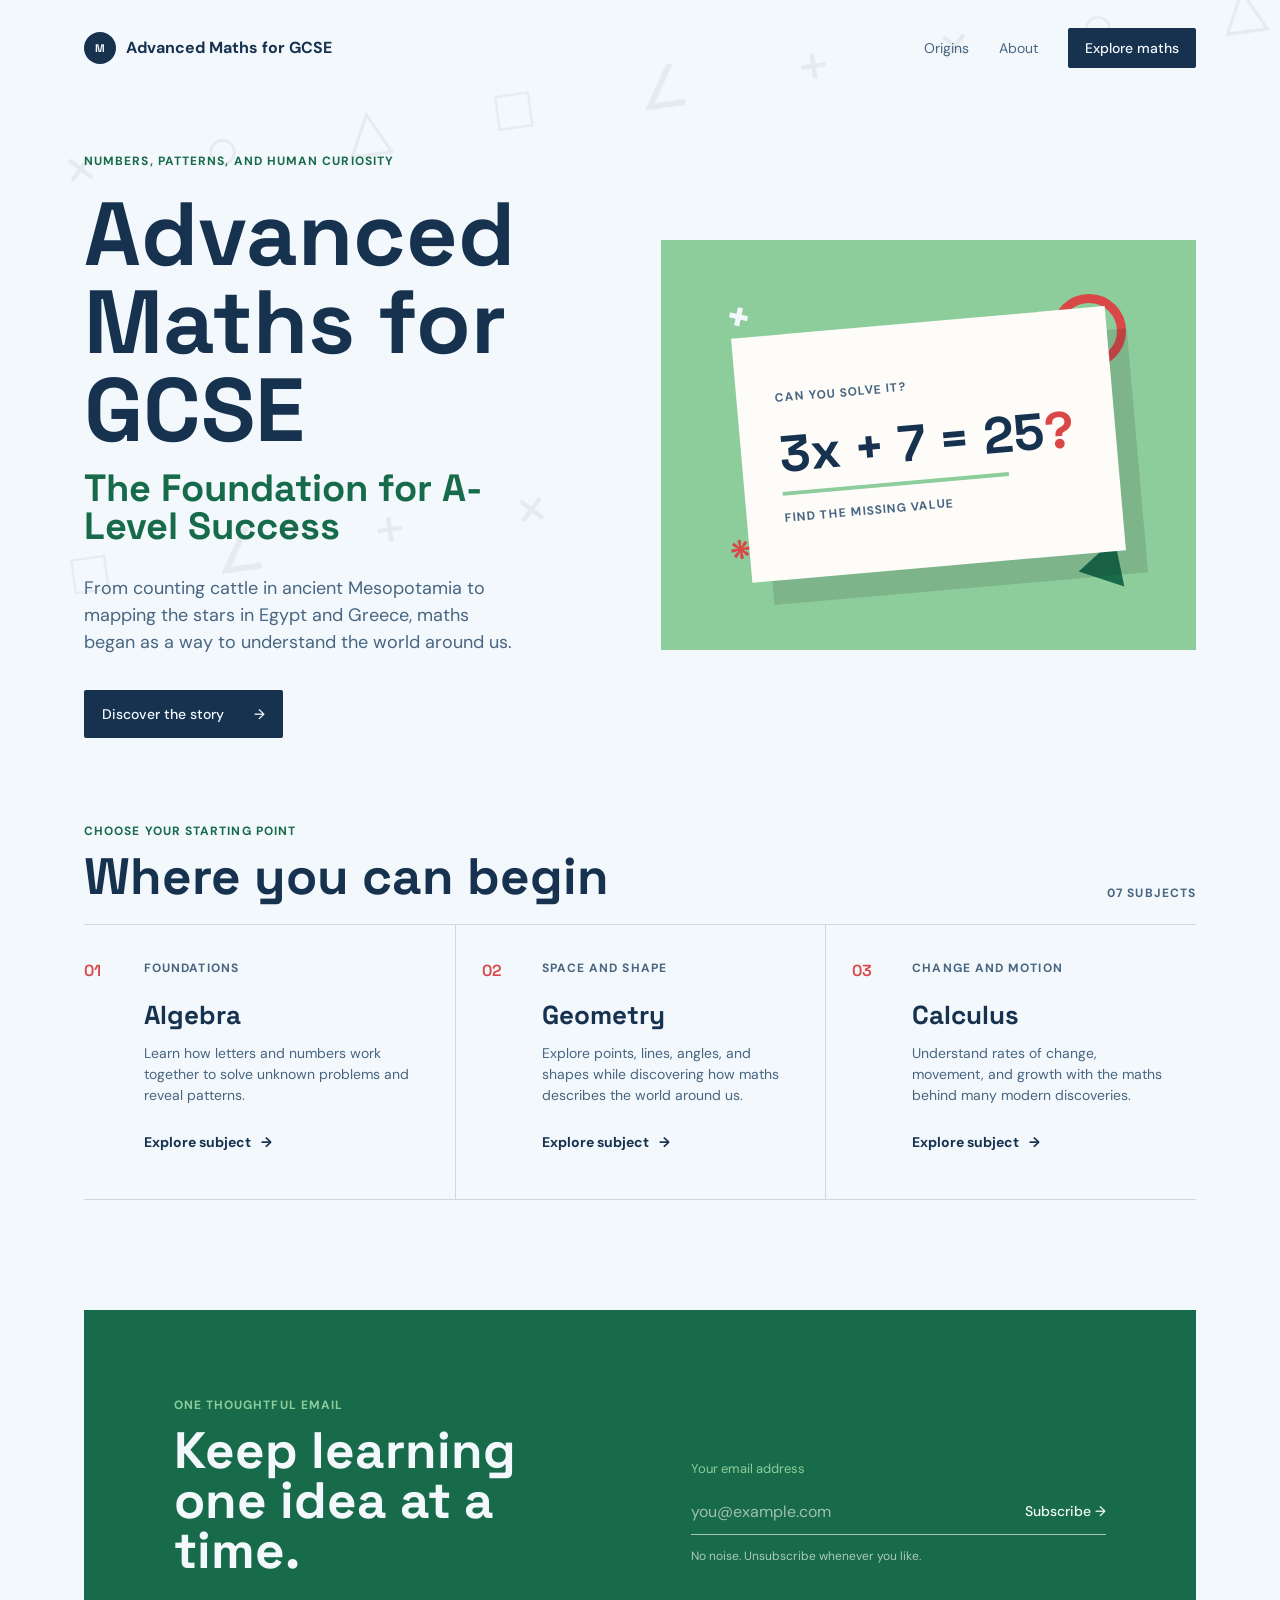
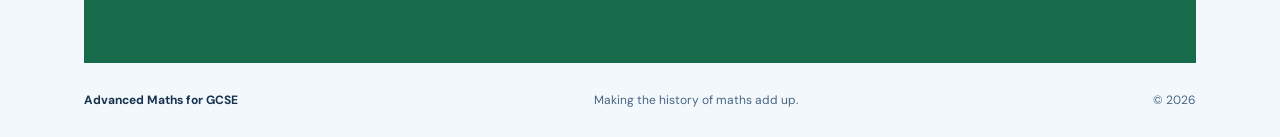
==== index.html @ 7d4908f2 "Initial commit" ====
<!doctype html>
<html lang="en">
<head>
  <meta charset="UTF-8">
  <meta name="viewport" content="width=device-width, initial-scale=1.0">
  <meta name="description" content="Advanced Maths for GCSE: build confidence with algebra, geometry, calculus, and more.">
  <title>Advanced Maths for GCSE | The origins of maths</title>
  <link rel="preconnect" href="https://fonts.googleapis.com">
  <link rel="preconnect" href="https://fonts.gstatic.com" crossorigin>
  <link href="https://fonts.googleapis.com/css2?family=DM+Sans:wght@400;500;700&family=Space+Grotesk:wght@500;600;700&display=swap" rel="stylesheet">
  <link rel="stylesheet" href="style.css">
  <script src="script.js" defer></script>
</head>
<body>
  <header class="site-header">
    <a class="brand" href="#top" aria-label="Advanced Maths for GCSE home">
      <span class="brand-mark">M</span>
      <span>Advanced Maths for GCSE</span>
    </a>
    <nav aria-label="Main navigation">
      <a href="#origins">Origins</a>
      <a href="#about">About</a>
      <a class="nav-button" href="subjects.html">Explore maths</a>
    </nav>
  </header>

  <main id="top">
    <section class="hero" aria-labelledby="hero-title">
      <div class="hero-copy">
        <p class="eyebrow">Numbers, patterns, and human curiosity</p>
        <h1 id="hero-title">Advanced Maths for GCSE</h1>
        <h2 class="hero-subtitle">The Foundation for A-Level Success</h2>
        <p class="hero-text">From counting cattle in ancient Mesopotamia to mapping the stars in Egypt and Greece, maths began as a way to understand the world around us.</p>
        <a class="primary-button" href="history.html">Discover the story <span aria-hidden="true">&#8594;</span></a>
      </div>
      <div class="hero-art" aria-label="Illustration of an unsolved maths equation with geometric decorations" role="img">
        <span class="math-decoration decoration-plus">+</span>
        <span class="math-decoration decoration-circle"></span>
        <span class="math-decoration decoration-triangle"></span>
        <span class="math-decoration decoration-star">*</span>
        <div class="equation-card">
          <span class="equation-label">Can you solve it?</span>
          <strong>3x + 7 = 25<span class="question-mark">?</span></strong>
          <span class="equation-line"></span>
          <span class="equation-hint">Find the missing value</span>
        </div>
      </div>
    </section>

    <section class="latest-section" id="origins" aria-labelledby="latest-title">
      <div class="section-heading">
        <div>
          <p class="eyebrow">Choose your starting point</p>
          <h2 id="latest-title">Where you can begin</h2>
        </div>
        <span class="issue-count">07 subjects</span>
      </div>
      <div class="notes-grid">
        <article class="note-card note-featured">
          <p class="note-number">01</p>
          <div>
            <p class="note-tag">Foundations</p>
            <h3>Algebra</h3>
            <p class="note-summary">Learn how letters and numbers work together to solve unknown problems and reveal patterns.</p>
            <a class="text-link" href="#subscribe">Explore subject <span aria-hidden="true">&#8594;</span></a>
          </div>
        </article>
        <article class="note-card">
          <p class="note-number">02</p>
          <div>
            <p class="note-tag">Space and shape</p>
            <h3>Geometry</h3>
            <p class="note-summary">Explore points, lines, angles, and shapes while discovering how maths describes the world around us.</p>
            <a class="text-link" href="#subscribe">Explore subject <span aria-hidden="true">&#8594;</span></a>
          </div>
        </article>
        <article class="note-card">
          <p class="note-number">03</p>
          <div>
            <p class="note-tag">Change and motion</p>
            <h3>Calculus</h3>
            <p class="note-summary">Understand rates of change, movement, and growth with the maths behind many modern discoveries.</p>
            <a class="text-link" href="#subscribe">Explore subject <span aria-hidden="true">&#8594;</span></a>
          </div>
        </article>
        <article class="note-card">
          <p class="note-number">04</p>
          <div>
            <p class="note-tag">Everyday maths</p>
            <h3>Percentages</h3>
            <p class="note-summary">Build confidence with percentage change, reverse percentages, and real-world problems.</p>
            <a class="text-link" href="#subscribe">Explore subject <span aria-hidden="true">&#8594;</span></a>
          </div>
        </article>
        <article class="note-card">
          <p class="note-number">05</p>
          <div>
            <p class="note-tag">Chance and risk</p>
            <h3>Probability</h3>
            <p class="note-summary">Use sample spaces, tree diagrams, and probability rules to predict what might happen.</p>
            <a class="text-link" href="#subscribe">Explore subject <span aria-hidden="true">&#8594;</span></a>
          </div>
        </article>
        <article class="note-card">
          <p class="note-number">06</p>
          <div>
            <p class="note-tag">Angles and triangles</p>
            <h3>Trigonometry</h3>
            <p class="note-summary">Use sine, cosine, and tangent to solve problems involving right-angled triangles.</p>
            <a class="text-link" href="#subscribe">Explore subject <span aria-hidden="true">&#8594;</span></a>
          </div>
        </article>
        <article class="note-card">
          <p class="note-number">07</p>
          <div>
            <p class="note-tag">Data and evidence</p>
            <h3>Statistics</h3>
            <p class="note-summary">Read data clearly with averages, charts, scatter graphs, and measures of spread.</p>
            <a class="text-link" href="#subscribe">Explore subject <span aria-hidden="true">&#8594;</span></a>
          </div>
        </article>
      </div>
    </section>

    <section class="subscribe-section" id="subscribe" aria-labelledby="subscribe-title">
      <div>
        <p class="eyebrow">One thoughtful email</p>
        <h2 id="subscribe-title">Keep learning<br>one idea at a time.</h2>
      </div>
      <form class="subscribe-form" id="subscribe-form">
        <label for="email">Your email address</label>
        <div class="input-row">
          <input id="email" name="email" type="email" placeholder="you@example.com" required>
          <button type="submit">Subscribe <span aria-hidden="true">&#8594;</span></button>
        </div>
        <p class="form-note" id="form-note">No noise. Unsubscribe whenever you like.</p>
      </form>
    </section>
  </main>

  <footer class="site-footer" id="about">
    <span class="brand-footer">Advanced Maths for GCSE</span>
    <span>Making the history of maths add up.</span>
    <span>© 2026</span>
  </footer>
</body>
</html>
---- style.css ----
:root {
  --ink: #16324f;
  --muted: #486581;
  --paper: #f3f8fc;
  --cream: #dcecff;
  --sage: #8dcc9b;
  --deep-sage: #176b4a;
  --coral: #d94747;
  --line: rgba(22, 50, 79, 0.16);
  --display: "Space Grotesk", "Trebuchet MS", sans-serif;
  --body: "DM Sans", "Segoe UI", sans-serif;
}

* { box-sizing: border-box; }
html { scroll-behavior: smooth; }
body {
  margin: 0;
  color: var(--ink);
  background: var(--paper);
  font-family: var(--body);
  font-size: 16px;
  line-height: 1.5;
}
body::before {
  position: fixed;
  z-index: 0;
  inset: 0;
  overflow: hidden;
  padding: 54px 4vw;
  color: rgba(120, 130, 142, 0.11);
  content: "\002B     \00D7     \25CB     \25B3     \25A1     \2220     \002B     \00D7     \25CB     \25B3\A\A     \25A1     \2220     \002B     \00D7     \25CB     \25B3     \25A1     \2220\A\A\A \00D7     \25CB     \25B3     \25A1     \2220     \002B     \00D7     \25CB";
  font-family: var(--display);
  font-size: clamp(24px, 4vw, 54px);
  letter-spacing: 0.16em;
  line-height: 3.4;
  pointer-events: none;
  transform: rotate(-8deg) scale(1.15);
  white-space: pre;
}
body > * { position: relative; z-index: 1; }
a { color: inherit; text-decoration: none; }
.site-header, main, .site-footer { max-width: 1240px; margin: 0 auto; padding-left: 5vw; padding-right: 5vw; }
.site-header {
  display: flex;
  align-items: center;
  justify-content: space-between;
  padding-top: 28px;
  padding-bottom: 28px;
}
.brand { display: flex; align-items: center; gap: 10px; font-weight: 700; }
.brand-mark {
  display: grid;
  width: 32px;
  height: 32px;
  place-items: center;
  border-radius: 50%;
  color: var(--paper);
  background: var(--ink);
  font-family: var(--display);
  font-size: 11px;
  letter-spacing: 0;
}
nav { display: flex; align-items: center; gap: 30px; font-size: 14px; }
nav a:not(.nav-button) { color: var(--muted); }
nav a:not(.nav-button):hover, .text-link:hover { color: var(--coral); }
.nav-button, .primary-button, button {
  border: 0;
  border-radius: 2px;
  color: var(--paper);
  background: var(--ink);
  cursor: pointer;
  font: 500 14px var(--body);
  transition: transform 180ms ease, background 180ms ease;
}
.nav-button { padding: 11px 17px; }
.nav-button:hover, .primary-button:hover, button:hover { transform: translateY(-2px); background: var(--deep-sage); }
.hero {
  display: grid;
  grid-template-columns: minmax(0, 0.94fr) minmax(390px, 1.06fr);
  align-items: center;
  gap: 8vw;
  min-height: 570px;
  padding-top: 56px;
  padding-bottom: 84px;
}
.eyebrow, .note-tag, .issue-count, .art-caption {
  margin: 0;
  color: var(--deep-sage);
  font-size: 12px;
  font-weight: 700;
  letter-spacing: 0.09em;
  text-transform: uppercase;
}
h1, h2, h3 { margin: 0; font-family: var(--display); letter-spacing: 0; line-height: 0.98; }
h1 { max-width: 590px; margin-top: 21px; font-size: clamp(52px, 7vw, 94px); }
.hero-subtitle { margin-top: 16px; color: var(--deep-sage); font-size: clamp(24px, 3vw, 38px); }
.hero-text { max-width: 440px; margin: 30px 0 34px; color: var(--muted); font-size: 18px; }
.primary-button { display: inline-flex; align-items: center; gap: 30px; padding: 15px 18px; }
.hero-art { position: relative; min-height: 410px; overflow: hidden; background: var(--sage); }
.math-decoration { position: absolute; color: var(--paper); font-family: var(--display); font-weight: 700; }
.decoration-plus { top: 44px; left: 12%; font-size: 44px; transform: rotate(12deg); }
.decoration-circle { top: 54px; right: 13%; width: 74px; height: 74px; border: 9px solid var(--coral); border-radius: 50%; }
.decoration-triangle { right: 12%; bottom: 70px; width: 0; height: 0; border-right: 24px solid transparent; border-bottom: 42px solid var(--deep-sage); border-left: 24px solid transparent; transform: rotate(18deg); }
.decoration-star { bottom: 64px; left: 13%; color: var(--coral); font-size: 42px; transform: rotate(-10deg); }
.equation-card { position: absolute; top: 20%; left: 15%; width: 70%; min-height: 245px; display: flex; flex-direction: column; justify-content: center; padding: 32px 38px; transform: rotate(-5deg); color: var(--ink); background: #fdfcf8; box-shadow: 20px 24px 0 rgba(32, 40, 34, 0.14); }
.equation-label, .equation-hint { color: var(--muted); font-size: 12px; font-weight: 700; letter-spacing: 0.09em; text-transform: uppercase; }
.equation-card strong { margin: 22px 0 12px; font-family: var(--display); font-size: clamp(30px, 4vw, 51px); line-height: 1; }
.question-mark { color: var(--coral); }
.equation-line { width: 76%; height: 4px; margin-bottom: 13px; background: var(--sage); }
.art-caption { position: absolute; bottom: 22px; left: 24px; color: var(--ink); }
.latest-section { padding-bottom: 110px; }
.section-heading { display: flex; align-items: end; justify-content: space-between; border-bottom: 1px solid var(--line); padding-bottom: 22px; }
h2 { margin-top: 12px; font-size: clamp(34px, 4vw, 53px); }
.issue-count { color: var(--muted); }
.notes-grid { display: flex; overflow-x: auto; scrollbar-color: var(--coral) var(--cream); scrollbar-width: auto; }
.note-card { flex: 0 0 33.333%; min-height: 275px; display: grid; grid-template-columns: 42px 1fr; gap: 18px; padding: 34px 26px 30px 0; border-bottom: 1px solid var(--line); }
.note-card + .note-card { padding-left: 26px; border-left: 1px solid var(--line); }
.note-number { margin: 0; color: var(--coral); font-family: var(--display); font-weight: 600; }
.note-tag { color: var(--muted); margin-bottom: 26px; }
h3 { max-width: 300px; font-size: 26px; }
.note-summary { max-width: 290px; color: var(--muted); font-size: 14px; }
.text-link { display: inline-flex; gap: 10px; margin-top: 12px; font-size: 14px; font-weight: 700; }
.subscribe-section { display: grid; grid-template-columns: 1fr 1fr; gap: 8vw; align-items: end; padding: 86px 7vw; background: var(--deep-sage); color: var(--paper); }
.subscribe-section .eyebrow { color: var(--sage); }
.subscribe-form label { display: block; margin-bottom: 10px; color: var(--sage); font-size: 13px; }
.input-row { display: flex; border-bottom: 1px solid rgba(245, 244, 238, 0.65); }
input { min-width: 0; flex: 1; border: 0; outline: 0; padding: 12px 0; color: var(--paper); background: transparent; font: 16px var(--body); }
input::placeholder { color: rgba(245, 244, 238, 0.62); }
button { border-radius: 0; padding: 12px 0 12px 18px; color: var(--paper); background: transparent; }
button:hover { background: transparent; color: var(--coral); transform: none; }
.form-note { color: rgba(245, 244, 238, 0.68); font-size: 12px; }
.site-footer { display: flex; justify-content: space-between; gap: 20px; padding-top: 28px; padding-bottom: 28px; color: var(--muted); font-size: 12px; }
.brand-footer { color: var(--ink); font-weight: 700; }
@media (max-width: 760px) {
  .site-header { padding-top: 20px; padding-bottom: 20px; }
  nav { gap: 15px; }
  nav a:not(.nav-button) { display: none; }
  .hero { display: flex; flex-direction: column; align-items: stretch; gap: 42px; min-height: auto; padding-top: 55px; padding-bottom: 80px; }
  h1 { font-size: clamp(48px, 15vw, 76px); }
  .hero-art { min-height: 330px; }
  .equation-card { left: 10%; width: 80%; padding: 28px; }
  .subscribe-section { grid-template-columns: 1fr; }
  .note-card, .note-card + .note-card { flex-basis: 85%; min-height: 0; padding: 28px 0; border-left: 0; }
  .note-card + .note-card { border-top: 1px solid var(--line); }
  .subscribe-section { gap: 44px; padding: 62px 8vw; }
  .site-footer { flex-wrap: wrap; }
}
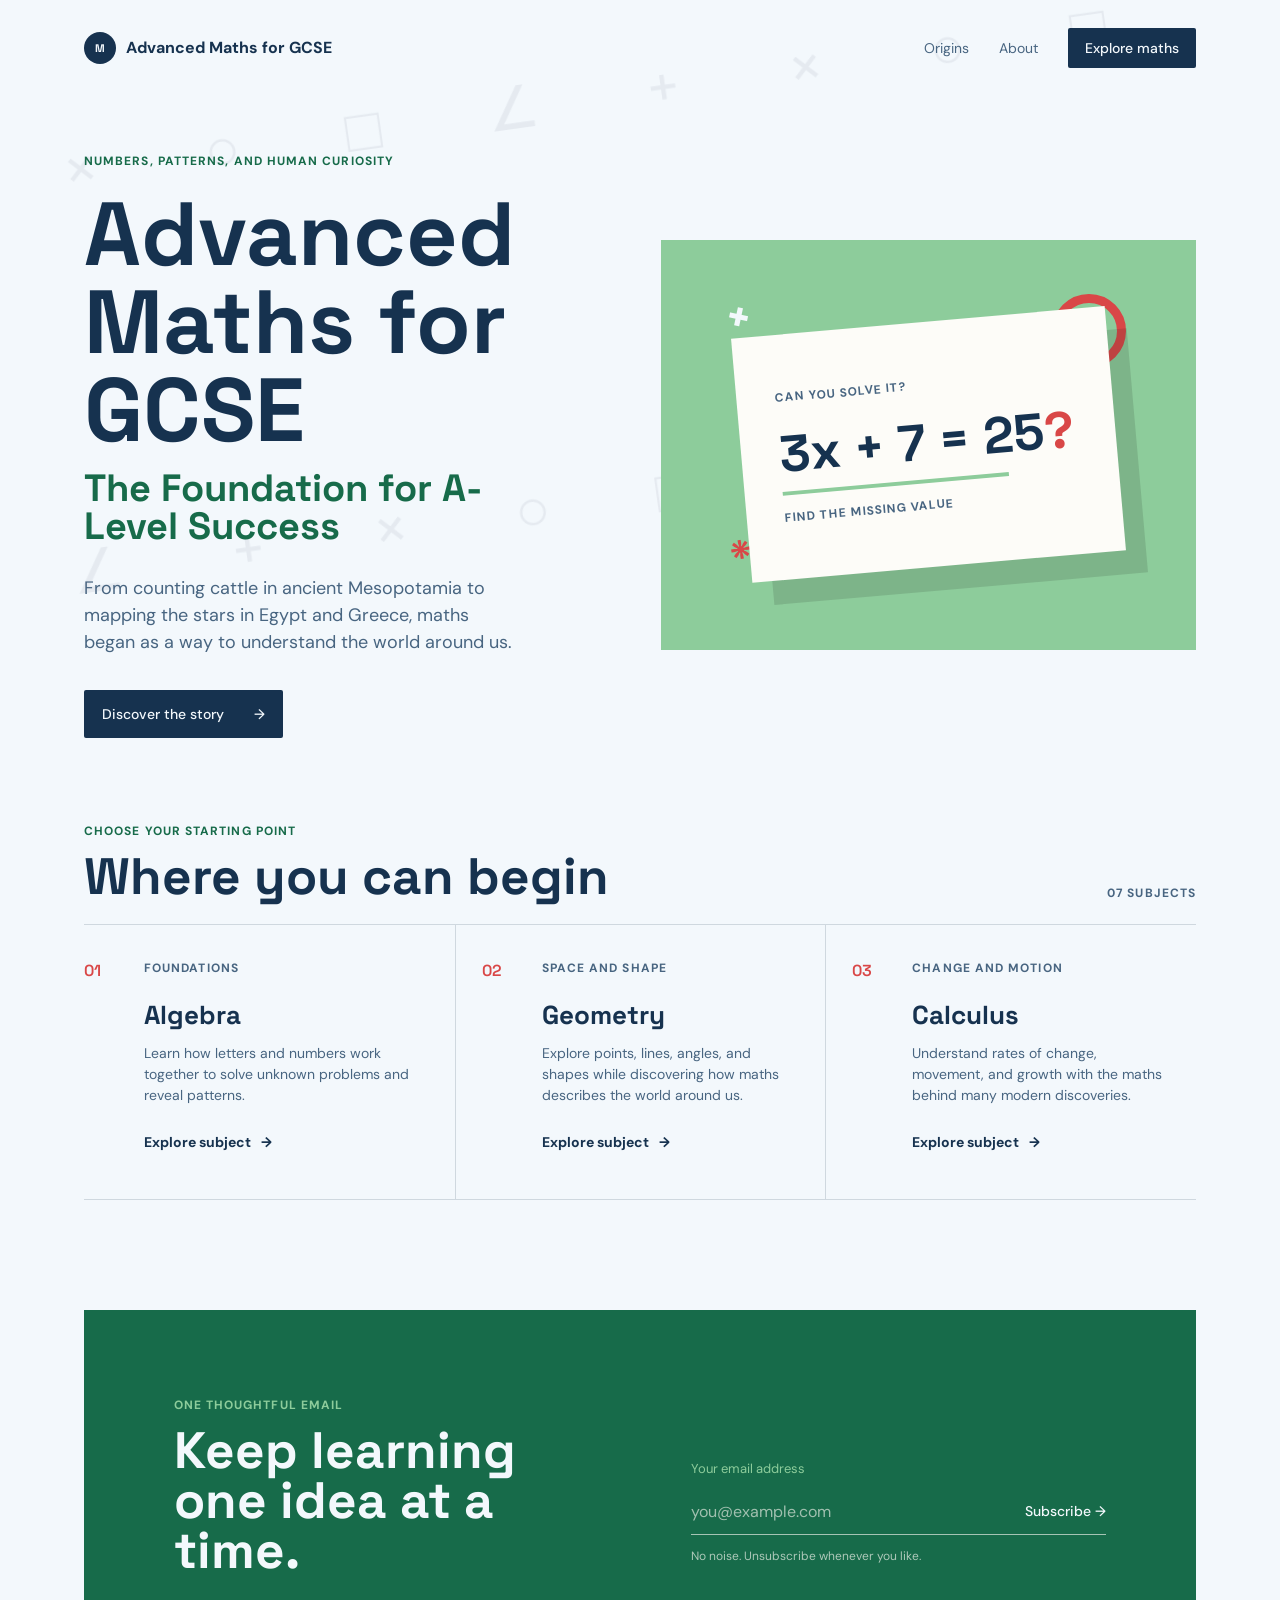
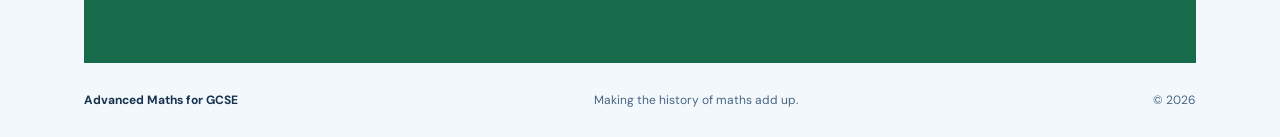
==== commit 2900c8b6: "Update site wording and styling" ====
--- a/index.html
+++ b/index.html
@@ -1,5 +1,5 @@
 <!doctype html>
-<html lang="en">
+<html lang="en-GB">
 <head>
   <meta charset="UTF-8">
   <meta name="viewport" content="width=device-width, initial-scale=1.0">
@@ -36,7 +36,6 @@
       <div class="hero-art" aria-label="Illustration of an unsolved maths equation with geometric decorations" role="img">
         <span class="math-decoration decoration-plus">+</span>
         <span class="math-decoration decoration-circle"></span>
-        <span class="math-decoration decoration-triangle"></span>
         <span class="math-decoration decoration-star">*</span>
         <div class="equation-card">
           <span class="equation-label">Can you solve it?</span>
--- a/style.css
+++ b/style.css
@@ -28,7 +28,7 @@
   overflow: hidden;
   padding: 54px 4vw;
   color: rgba(120, 130, 142, 0.11);
-  content: "\002B     \00D7     \25CB     \25B3     \25A1     \2220     \002B     \00D7     \25CB     \25B3\A\A     \25A1     \2220     \002B     \00D7     \25CB     \25B3     \25A1     \2220\A\A\A \00D7     \25CB     \25B3     \25A1     \2220     \002B     \00D7     \25CB";
+  content: "\002B     \00D7     \25CB     \25A1     \2220     \002B     \00D7     \25CB     \25A1\A\A     \2220     \002B     \00D7     \25CB     \25A1     \2220\A\A\A \00D7     \25CB     \25A1     \2220     \002B     \00D7     \25CB";
   font-family: var(--display);
   font-size: clamp(24px, 4vw, 54px);
   letter-spacing: 0.16em;
@@ -100,7 +100,6 @@
 .math-decoration { position: absolute; color: var(--paper); font-family: var(--display); font-weight: 700; }
 .decoration-plus { top: 44px; left: 12%; font-size: 44px; transform: rotate(12deg); }
 .decoration-circle { top: 54px; right: 13%; width: 74px; height: 74px; border: 9px solid var(--coral); border-radius: 50%; }
-.decoration-triangle { right: 12%; bottom: 70px; width: 0; height: 0; border-right: 24px solid transparent; border-bottom: 42px solid var(--deep-sage); border-left: 24px solid transparent; transform: rotate(18deg); }
 .decoration-star { bottom: 64px; left: 13%; color: var(--coral); font-size: 42px; transform: rotate(-10deg); }
 .equation-card { position: absolute; top: 20%; left: 15%; width: 70%; min-height: 245px; display: flex; flex-direction: column; justify-content: center; padding: 32px 38px; transform: rotate(-5deg); color: var(--ink); background: #fdfcf8; box-shadow: 20px 24px 0 rgba(32, 40, 34, 0.14); }
 .equation-label, .equation-hint { color: var(--muted); font-size: 12px; font-weight: 700; letter-spacing: 0.09em; text-transform: uppercase; }
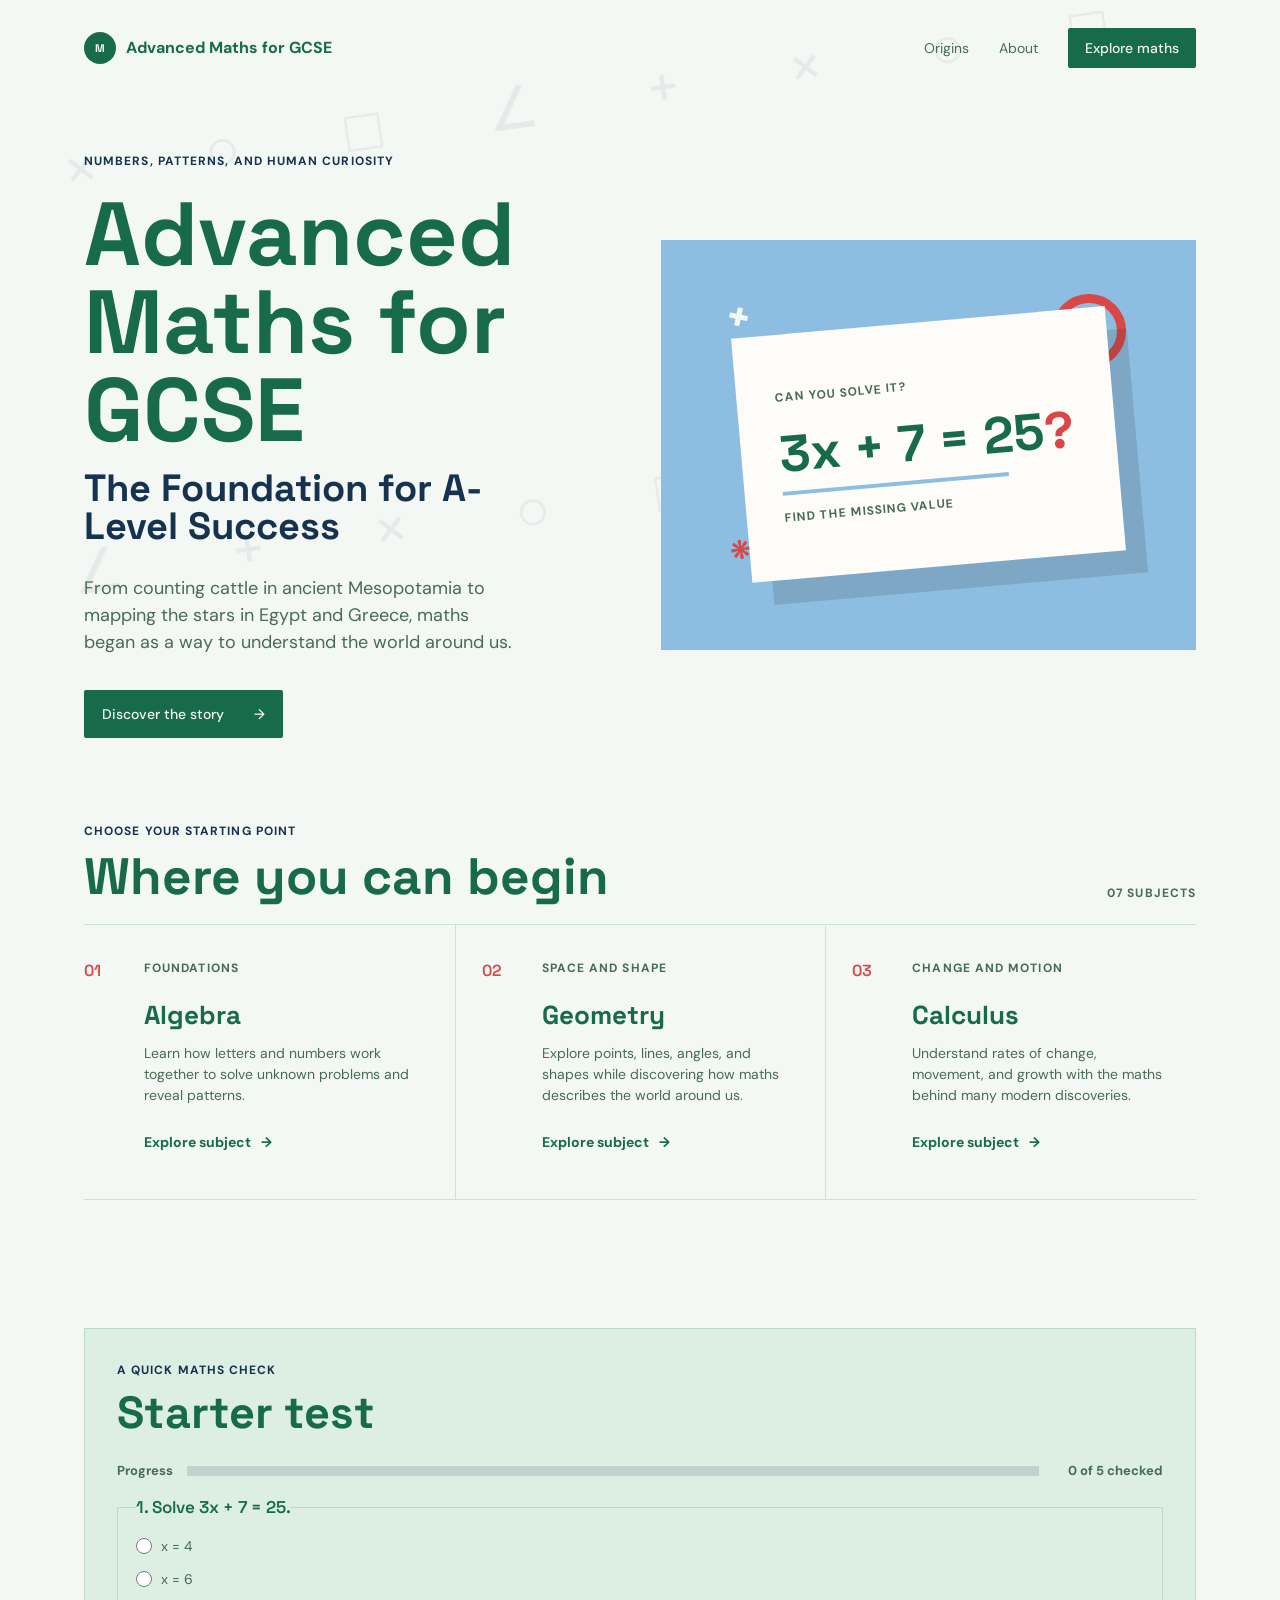
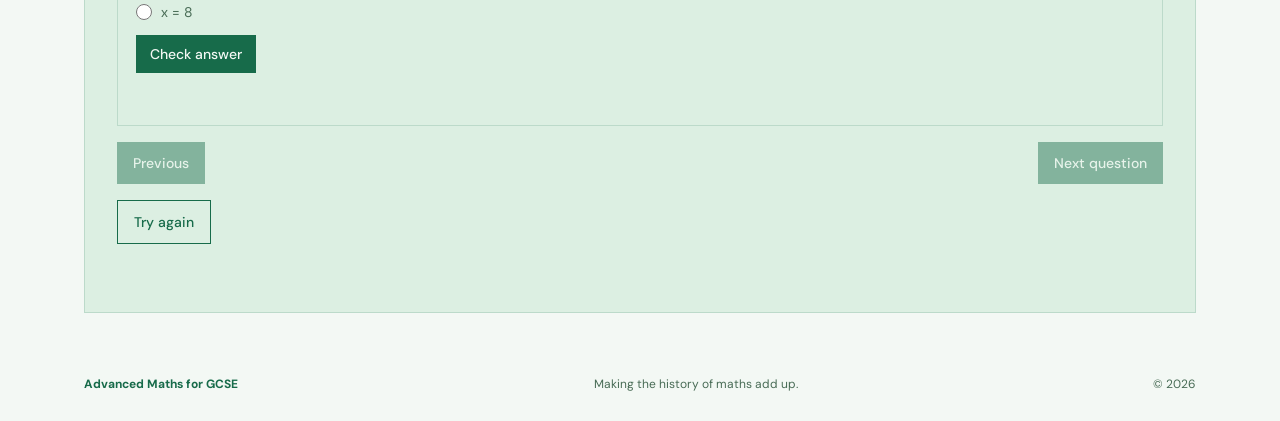
==== commit 4e78a100: "Improve maths pages and quizzes" ====
--- a/index.html
+++ b/index.html
@@ -9,7 +9,7 @@
   <link rel="preconnect" href="https://fonts.gstatic.com" crossorigin>
   <link href="https://fonts.googleapis.com/css2?family=DM+Sans:wght@400;500;700&family=Space+Grotesk:wght@500;600;700&display=swap" rel="stylesheet">
   <link rel="stylesheet" href="style.css">
-  <script src="script.js" defer></script>
+  <script src="quiz.js" defer></script>
 </head>
 <body>
   <header class="site-header">
@@ -61,7 +61,7 @@
             <p class="note-tag">Foundations</p>
             <h3>Algebra</h3>
             <p class="note-summary">Learn how letters and numbers work together to solve unknown problems and reveal patterns.</p>
-            <a class="text-link" href="#subscribe">Explore subject <span aria-hidden="true">&#8594;</span></a>
+            <a class="text-link" href="learn.html?topic=algebra">Explore subject <span aria-hidden="true">&#8594;</span></a>
           </div>
         </article>
         <article class="note-card">
@@ -70,7 +70,7 @@
             <p class="note-tag">Space and shape</p>
             <h3>Geometry</h3>
             <p class="note-summary">Explore points, lines, angles, and shapes while discovering how maths describes the world around us.</p>
-            <a class="text-link" href="#subscribe">Explore subject <span aria-hidden="true">&#8594;</span></a>
+            <a class="text-link" href="learn.html?topic=geometry">Explore subject <span aria-hidden="true">&#8594;</span></a>
           </div>
         </article>
         <article class="note-card">
@@ -79,7 +79,7 @@
             <p class="note-tag">Change and motion</p>
             <h3>Calculus</h3>
             <p class="note-summary">Understand rates of change, movement, and growth with the maths behind many modern discoveries.</p>
-            <a class="text-link" href="#subscribe">Explore subject <span aria-hidden="true">&#8594;</span></a>
+            <a class="text-link" href="learn.html?topic=calculus">Explore subject <span aria-hidden="true">&#8594;</span></a>
           </div>
         </article>
         <article class="note-card">
@@ -88,7 +88,7 @@
             <p class="note-tag">Everyday maths</p>
             <h3>Percentages</h3>
             <p class="note-summary">Build confidence with percentage change, reverse percentages, and real-world problems.</p>
-            <a class="text-link" href="#subscribe">Explore subject <span aria-hidden="true">&#8594;</span></a>
+            <a class="text-link" href="learn.html?topic=percentages">Explore subject <span aria-hidden="true">&#8594;</span></a>
           </div>
         </article>
         <article class="note-card">
@@ -97,7 +97,7 @@
             <p class="note-tag">Chance and risk</p>
             <h3>Probability</h3>
             <p class="note-summary">Use sample spaces, tree diagrams, and probability rules to predict what might happen.</p>
-            <a class="text-link" href="#subscribe">Explore subject <span aria-hidden="true">&#8594;</span></a>
+            <a class="text-link" href="learn.html?topic=probability">Explore subject <span aria-hidden="true">&#8594;</span></a>
           </div>
         </article>
         <article class="note-card">
@@ -106,7 +106,7 @@
             <p class="note-tag">Angles and triangles</p>
             <h3>Trigonometry</h3>
             <p class="note-summary">Use sine, cosine, and tangent to solve problems involving right-angled triangles.</p>
-            <a class="text-link" href="#subscribe">Explore subject <span aria-hidden="true">&#8594;</span></a>
+            <a class="text-link" href="learn.html?topic=trigonometry">Explore subject <span aria-hidden="true">&#8594;</span></a>
           </div>
         </article>
         <article class="note-card">
@@ -115,24 +115,58 @@
             <p class="note-tag">Data and evidence</p>
             <h3>Statistics</h3>
             <p class="note-summary">Read data clearly with averages, charts, scatter graphs, and measures of spread.</p>
-            <a class="text-link" href="#subscribe">Explore subject <span aria-hidden="true">&#8594;</span></a>
+            <a class="text-link" href="learn.html?topic=statistics">Explore subject <span aria-hidden="true">&#8594;</span></a>
           </div>
         </article>
       </div>
     </section>
 
-    <section class="subscribe-section" id="subscribe" aria-labelledby="subscribe-title">
-      <div>
-        <p class="eyebrow">One thoughtful email</p>
-        <h2 id="subscribe-title">Keep learning<br>one idea at a time.</h2>
+    <section class="quiz-panel page-quiz" aria-labelledby="quiz-title">
+      <div class="quiz-heading">
+        <p class="eyebrow">A quick maths check</p>
+        <h2 id="quiz-title">Starter test</h2>
       </div>
-      <form class="subscribe-form" id="subscribe-form">
-        <label for="email">Your email address</label>
-        <div class="input-row">
-          <input id="email" name="email" type="email" placeholder="you@example.com" required>
-          <button type="submit">Subscribe <span aria-hidden="true">&#8594;</span></button>
+      <form class="quiz-form" data-quiz>
+        <div class="quiz-progress-row">
+          <span>Progress</span>
+          <progress class="quiz-progress" max="5" value="0" aria-label="Quiz progress"></progress>
+          <output class="quiz-progress-text">0 of 5 answered</output>
         </div>
-        <p class="form-note" id="form-note">No noise. Unsubscribe whenever you like.</p>
+        <fieldset class="quiz-question" data-answer="6">
+          <legend>1. Solve 3x + 7 = 25.</legend>
+          <label><input type="radio" name="home-q1" value="4" required> x = 4</label>
+          <label><input type="radio" name="home-q1" value="6"> x = 6</label>
+          <label><input type="radio" name="home-q1" value="8"> x = 8</label>
+        </fieldset>
+        <fieldset class="quiz-question" data-answer="20">
+          <legend>2. What is 25% of 80?</legend>
+          <label><input type="radio" name="home-q2" value="15" required> 15</label>
+          <label><input type="radio" name="home-q2" value="20"> 20</label>
+          <label><input type="radio" name="home-q2" value="25"> 25</label>
+        </fieldset>
+        <fieldset class="quiz-question" data-answer="70">
+          <legend>3. Two angles in a triangle are 45° and 65°. What is the third angle?</legend>
+          <label><input type="radio" name="home-q3" value="60" required> 60°</label>
+          <label><input type="radio" name="home-q3" value="70"> 70°</label>
+          <label><input type="radio" name="home-q3" value="80"> 80°</label>
+        </fieldset>
+        <fieldset class="quiz-question" data-answer="92">
+          <legend>4. Increase 80 by 15%.</legend>
+          <label><input type="radio" name="home-q4" value="88" required> 88</label>
+          <label><input type="radio" name="home-q4" value="92"> 92</label>
+          <label><input type="radio" name="home-q4" value="95"> 95</label>
+        </fieldset>
+        <fieldset class="quiz-question" data-answer="1/3">
+          <legend>5. What is the chance of rolling a number greater than 4 on a fair die?</legend>
+          <label><input type="radio" name="home-q5" value="1/6" required> 1/6</label>
+          <label><input type="radio" name="home-q5" value="1/3"> 1/3</label>
+          <label><input type="radio" name="home-q5" value="1/2"> 1/2</label>
+        </fieldset>
+        <div class="quiz-actions">
+          <button type="submit">Check answers</button>
+          <button class="quiz-reset" type="reset">Try again</button>
+          <p class="quiz-result" role="status" aria-live="polite"></p>
+        </div>
       </form>
     </section>
   </main>
--- a/style.css
+++ b/style.css
@@ -1,12 +1,12 @@
 :root {
-  --ink: #16324f;
-  --muted: #486581;
-  --paper: #f3f8fc;
-  --cream: #dcecff;
-  --sage: #8dcc9b;
-  --deep-sage: #176b4a;
+  --ink: #176b4a;
+  --muted: #486b55;
+  --paper: #f3f8f4;
+  --cream: #dcefe2;
+  --sage: #8dbde0;
+  --deep-sage: #16324f;
   --coral: #d94747;
-  --line: rgba(22, 50, 79, 0.16);
+  --line: rgba(23, 107, 74, 0.16);
   --display: "Space Grotesk", "Trebuchet MS", sans-serif;
   --body: "DM Sans", "Segoe UI", sans-serif;
 }
@@ -119,17 +119,39 @@
 h3 { max-width: 300px; font-size: 26px; }
 .note-summary { max-width: 290px; color: var(--muted); font-size: 14px; }
 .text-link { display: inline-flex; gap: 10px; margin-top: 12px; font-size: 14px; font-weight: 700; }
-.subscribe-section { display: grid; grid-template-columns: 1fr 1fr; gap: 8vw; align-items: end; padding: 86px 7vw; background: var(--deep-sage); color: var(--paper); }
-.subscribe-section .eyebrow { color: var(--sage); }
-.subscribe-form label { display: block; margin-bottom: 10px; color: var(--sage); font-size: 13px; }
-.input-row { display: flex; border-bottom: 1px solid rgba(245, 244, 238, 0.65); }
-input { min-width: 0; flex: 1; border: 0; outline: 0; padding: 12px 0; color: var(--paper); background: transparent; font: 16px var(--body); }
-input::placeholder { color: rgba(245, 244, 238, 0.62); }
 button { border-radius: 0; padding: 12px 0 12px 18px; color: var(--paper); background: transparent; }
 button:hover { background: transparent; color: var(--coral); transform: none; }
-.form-note { color: rgba(245, 244, 238, 0.68); font-size: 12px; }
 .site-footer { display: flex; justify-content: space-between; gap: 20px; padding-top: 28px; padding-bottom: 28px; color: var(--muted); font-size: 12px; }
 .brand-footer { color: var(--ink); font-weight: 700; }
+.quiz-panel { margin-top: 18px; padding: 32px; border: 1px solid var(--line); background: var(--cream); }
+.quiz-heading { margin-bottom: 26px; }
+.quiz-heading h2 { margin-top: 12px; font-size: clamp(30px, 4vw, 45px); }
+.quiz-form { display: grid; grid-template-columns: repeat(3, minmax(0, 1fr)); gap: 16px; }
+.quiz-progress-row { grid-column: 1 / -1; display: flex; align-items: center; gap: 14px; color: var(--muted); font-size: 13px; font-weight: 700; }
+.quiz-progress { flex: 1; width: 100%; height: 10px; border: 0; border-radius: 0; accent-color: var(--deep-sage); }
+.quiz-progress::-webkit-progress-bar { background: rgba(22, 50, 79, 0.14); }
+.quiz-progress::-webkit-progress-value { background: var(--deep-sage); }
+.quiz-progress::-moz-progress-bar { background: var(--deep-sage); }
+.quiz-progress-text { min-width: 110px; text-align: right; }
+.quiz-question { grid-column: 1 / -1; min-width: 0; display: grid; align-content: start; gap: 12px; margin: 0; padding: 18px; border: 1px solid var(--line); }
+.quiz-question[hidden] { display: none; }
+.quiz-question legend { padding: 0; font-family: var(--display); font-size: 17px; font-weight: 600; line-height: 1.25; }
+.quiz-question label { display: flex; align-items: flex-start; gap: 9px; color: var(--muted); font-size: 14px; cursor: pointer; }
+.quiz-question input[type="radio"] { flex: 0 0 auto; width: 16px; height: 16px; margin: 2px 0 0; padding: 0; accent-color: var(--deep-sage); }
+.quiz-question[data-result="correct"] { border-color: var(--deep-sage); background: rgba(141, 189, 224, 0.18); }
+.quiz-question[data-result="incorrect"] { border-color: var(--coral); background: rgba(217, 71, 71, 0.08); }
+.quiz-check-answer { justify-self: start; padding: 10px 14px; color: var(--paper); background: var(--ink); }
+.quiz-question-feedback { min-height: 22px; color: var(--deep-sage); font-size: 14px; font-weight: 700; }
+.quiz-question[data-result="incorrect"] .quiz-question-feedback { color: var(--coral); }
+.quiz-navigation { grid-column: 1 / -1; display: flex; justify-content: space-between; gap: 12px; }
+.quiz-navigation button { padding: 12px 16px; color: var(--paper); background: var(--ink); }
+.quiz-navigation button:disabled { opacity: 0.45; cursor: not-allowed; transform: none; }
+.quiz-actions { grid-column: 1 / -1; display: flex; flex-wrap: wrap; align-items: center; gap: 12px; }
+.quiz-actions button { padding: 12px 16px; color: var(--paper); background: var(--ink); }
+.quiz-actions .quiz-reset { border: 1px solid var(--ink); color: var(--ink); background: transparent; }
+.quiz-actions .quiz-reset:hover { color: var(--paper); background: var(--deep-sage); }
+.quiz-result { flex-basis: 100%; min-height: 24px; margin: 0; color: var(--deep-sage); font-weight: 700; }
+.page-quiz { margin-bottom: 34px; }
 @media (max-width: 760px) {
   .site-header { padding-top: 20px; padding-bottom: 20px; }
   nav { gap: 15px; }
@@ -138,9 +160,16 @@
   h1 { font-size: clamp(48px, 15vw, 76px); }
   .hero-art { min-height: 330px; }
   .equation-card { left: 10%; width: 80%; padding: 28px; }
-  .subscribe-section { grid-template-columns: 1fr; }
   .note-card, .note-card + .note-card { flex-basis: 85%; min-height: 0; padding: 28px 0; border-left: 0; }
   .note-card + .note-card { border-top: 1px solid var(--line); }
-  .subscribe-section { gap: 44px; padding: 62px 8vw; }
   .site-footer { flex-wrap: wrap; }
 }
+@media (max-width: 800px) {
+  .quiz-form { grid-template-columns: 1fr; }
+  .quiz-panel { padding: 24px; }
+}
+@media (max-width: 480px) {
+  .quiz-progress-row { flex-wrap: wrap; gap: 8px; }
+  .quiz-progress { order: 3; flex-basis: 100%; }
+  .quiz-progress-text { margin-left: auto; }
+}
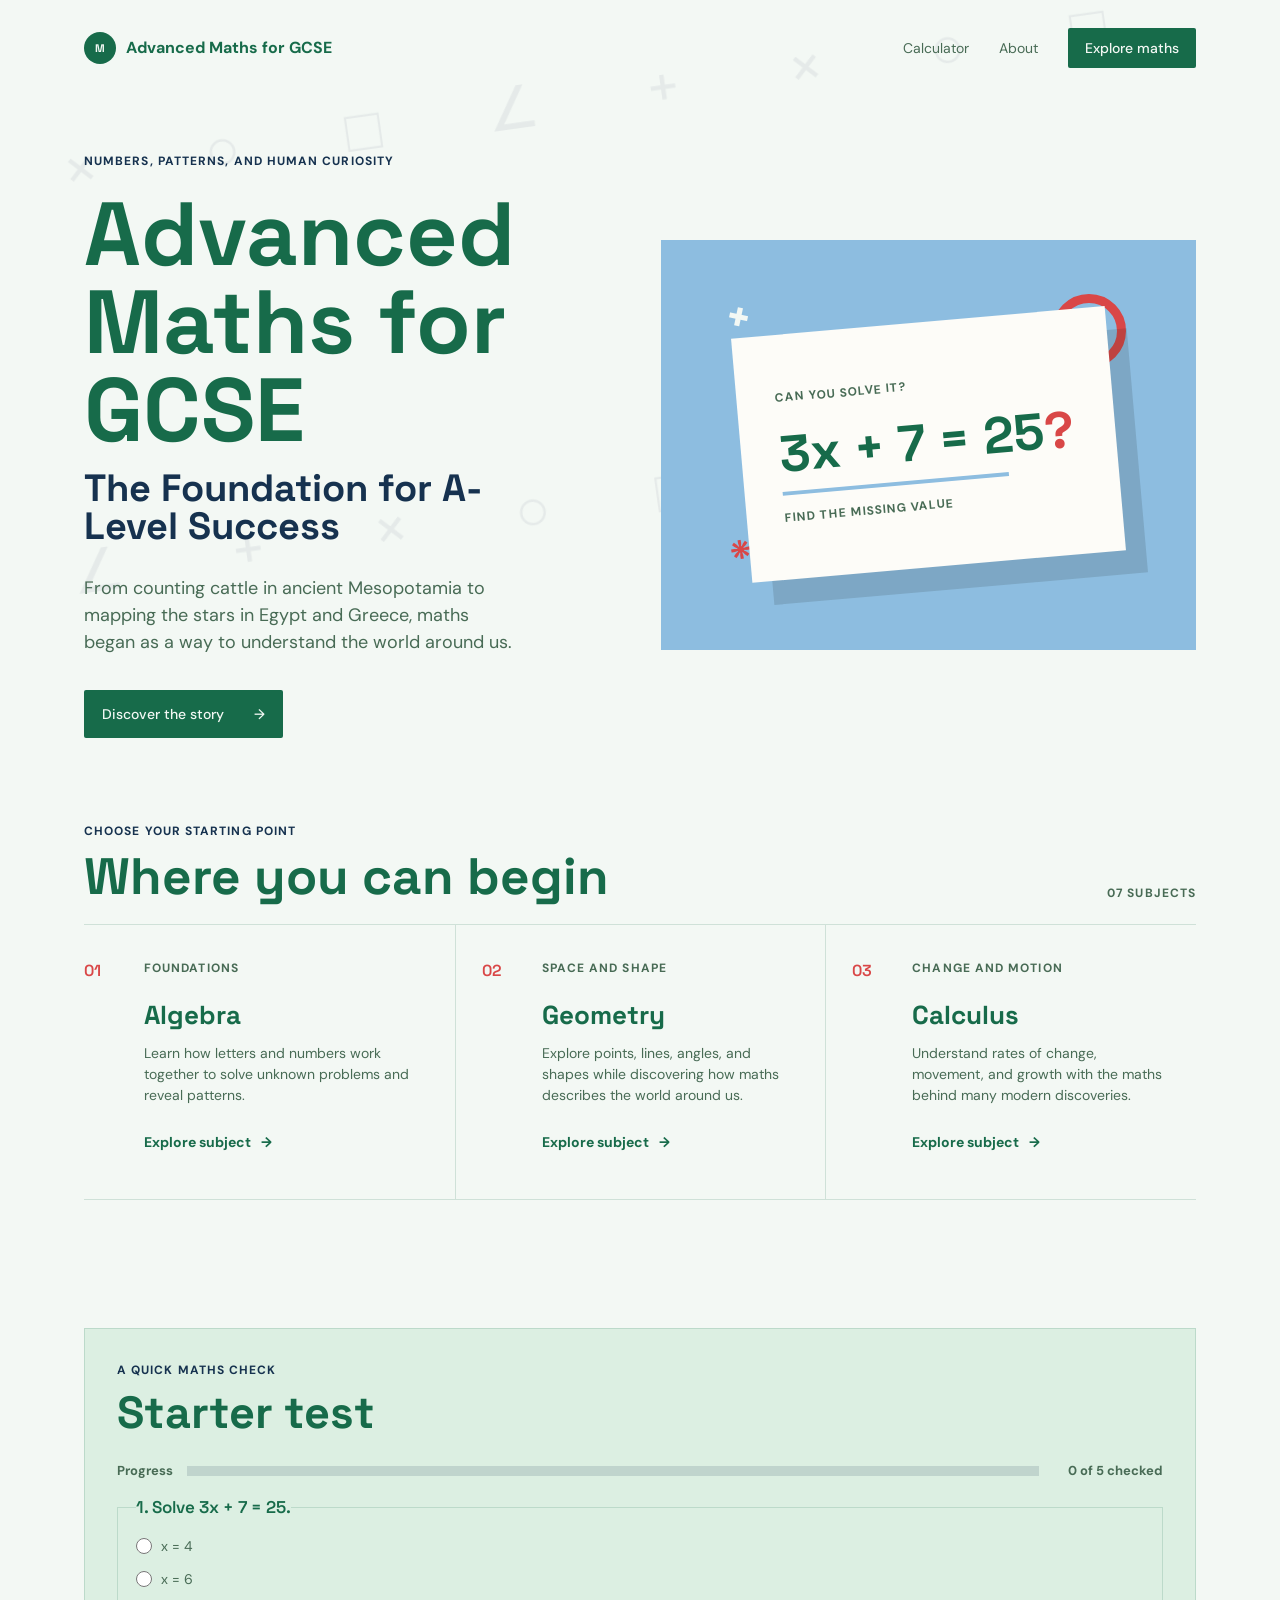
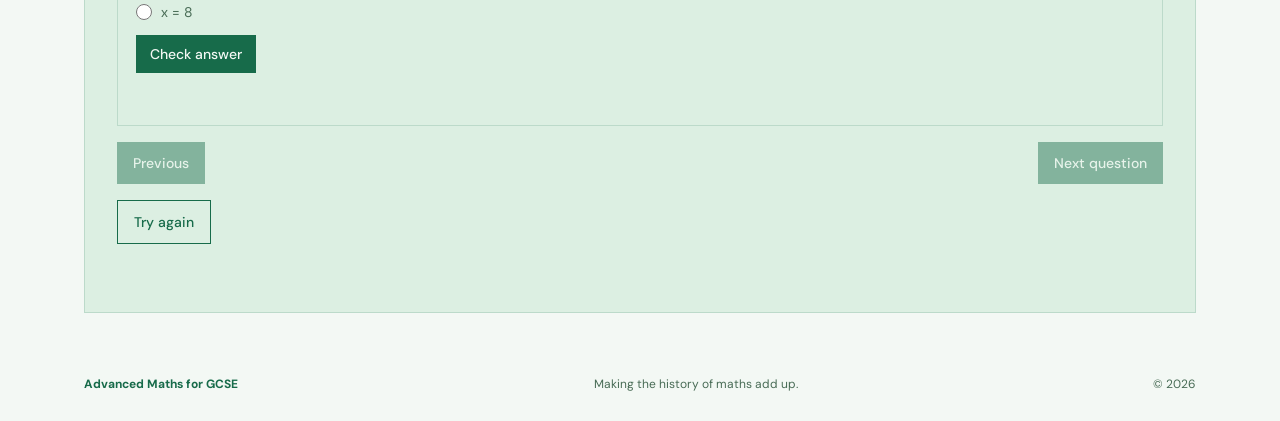
==== commit 10add28d: "Add scientific calculator page" ====
--- a/index.html
+++ b/index.html
@@ -18,7 +18,7 @@
       <span>Advanced Maths for GCSE</span>
     </a>
     <nav aria-label="Main navigation">
-      <a href="#origins">Origins</a>
+      <a href="calculator.html">Calculator</a>
       <a href="#about">About</a>
       <a class="nav-button" href="subjects.html">Explore maths</a>
     </nav>
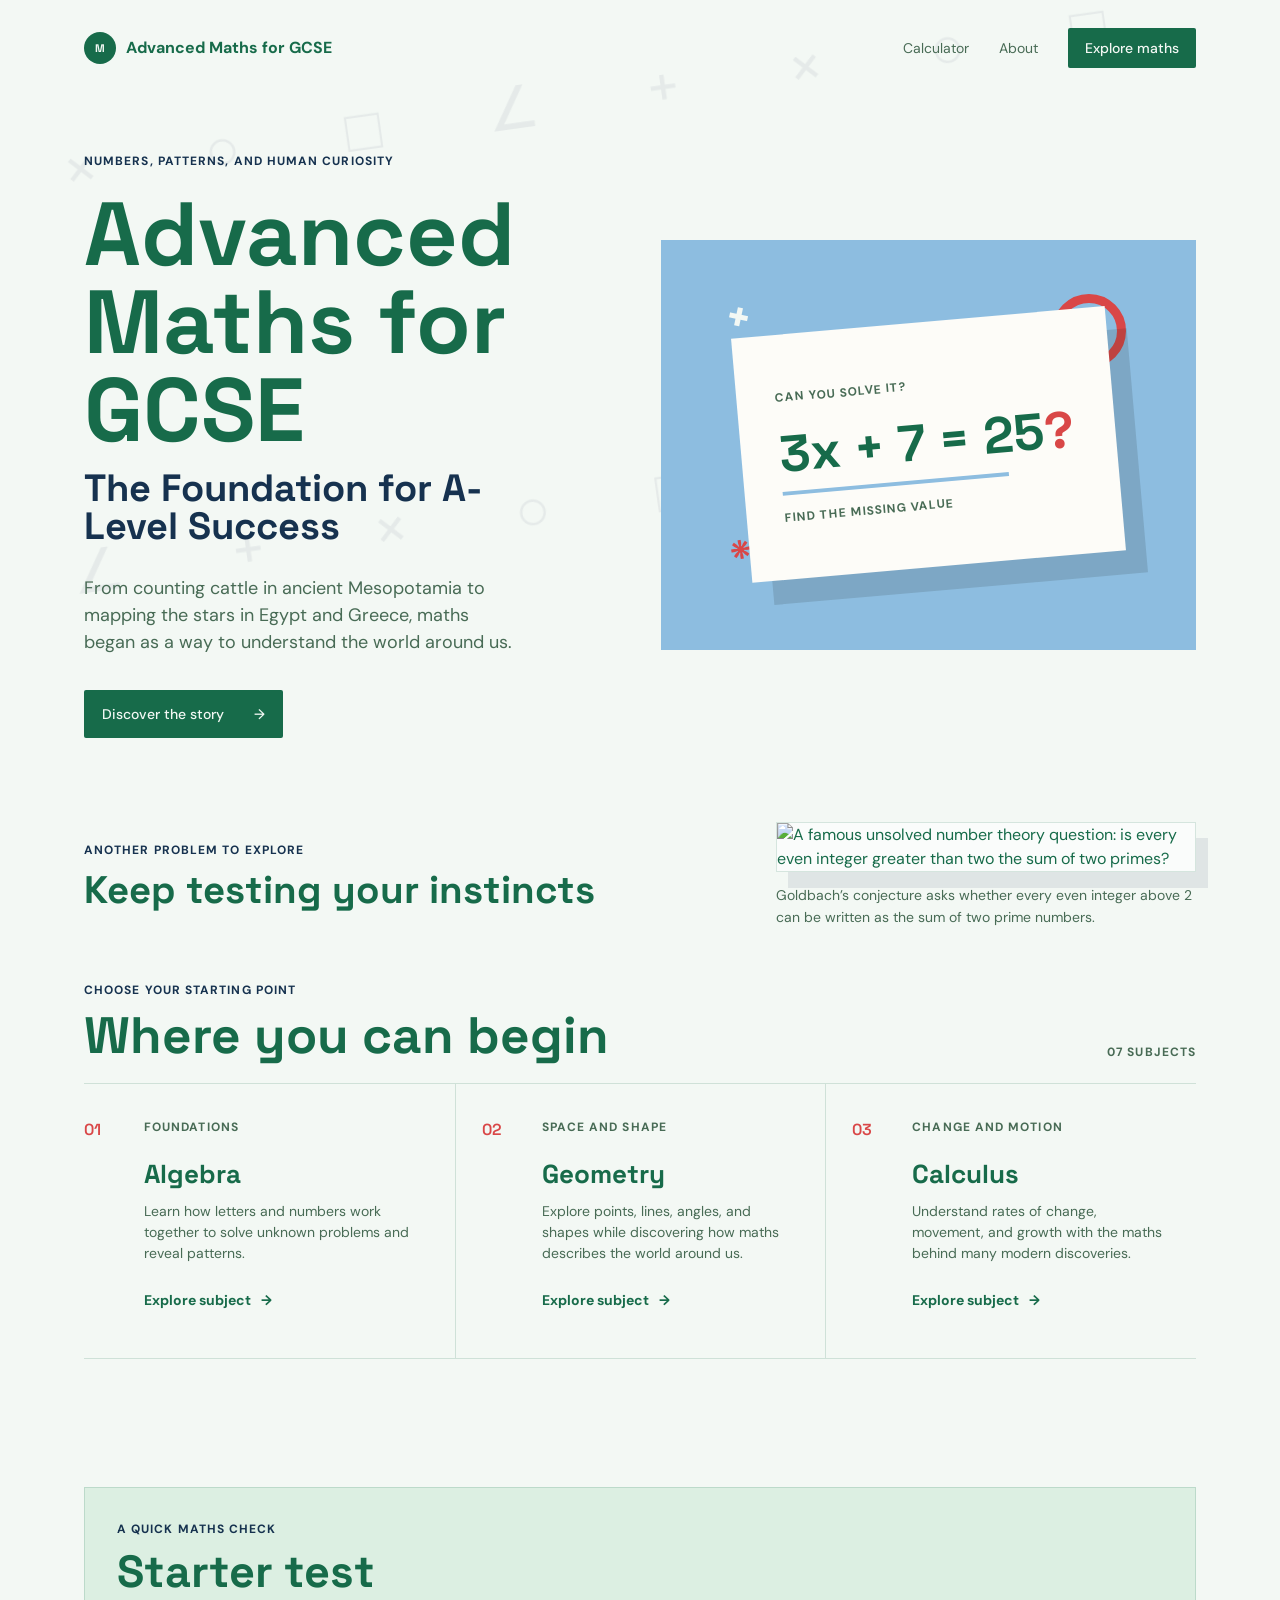
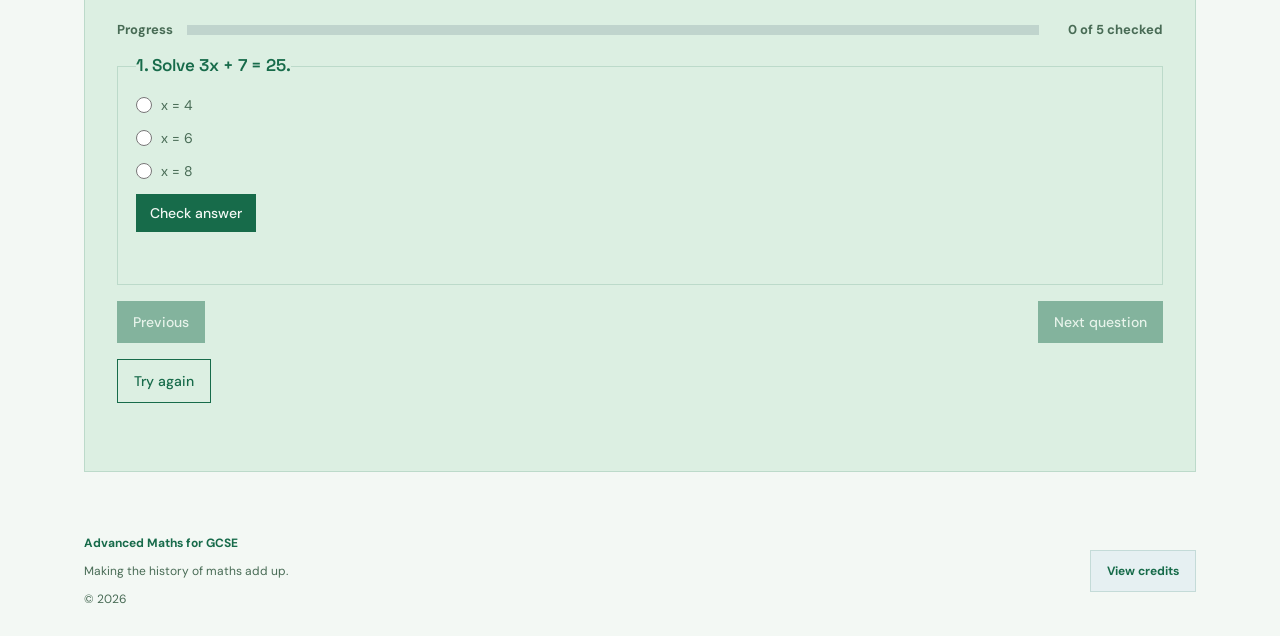
==== commit 9c4b884f: "Add dedicated About credits page" ====
--- a/index.html
+++ b/index.html
@@ -19,7 +19,7 @@
     </a>
     <nav aria-label="Main navigation">
       <a href="calculator.html">Calculator</a>
-      <a href="#about">About</a>
+      <a href="about.html#credits">About</a>
       <a class="nav-button" href="subjects.html">Explore maths</a>
     </nav>
   </header>
@@ -43,6 +43,19 @@
           <span class="equation-line"></span>
           <span class="equation-hint">Find the missing value</span>
         </div>
+      </div>
+    </section>
+
+    <section class="feature-strip" aria-labelledby="feature-strip-title">
+      <div class="feature-copy">
+        <p class="eyebrow">Another problem to explore</p>
+        <h2 id="feature-strip-title">Keep testing your instincts</h2>
+      </div>
+      <div class="mini-problem-wrap">
+        <figure class="mini-problem-card">
+          <img src="unsolved-question-2.svg" alt="A famous unsolved number theory question: is every even integer greater than two the sum of two primes?" aria-label="Famous unsolved question image">
+        </figure>
+        <p class="feature-note">Goldbach’s conjecture asks whether every even integer above 2 can be written as the sum of two prime numbers.</p>
       </div>
     </section>
 
@@ -172,9 +185,13 @@
   </main>
 
   <footer class="site-footer" id="about">
-    <span class="brand-footer">Advanced Maths for GCSE</span>
-    <span>Making the history of maths add up.</span>
-    <span>© 2026</span>
+    <div class="footer-branding">
+      <span class="brand-footer">Advanced Maths for GCSE</span>
+      <span>Making the history of maths add up.</span>
+      <span>© 2026</span>
+    </div>
+
+    <a class="credits-link" href="about.html">View credits</a>
   </footer>
 </body>
 </html>
--- a/style.css
+++ b/style.css
@@ -107,6 +107,39 @@
 .question-mark { color: var(--coral); }
 .equation-line { width: 76%; height: 4px; margin-bottom: 13px; background: var(--sage); }
 .art-caption { position: absolute; bottom: 22px; left: 24px; color: var(--ink); }
+.feature-strip {
+  display: grid;
+  grid-template-columns: minmax(0, 1fr) minmax(260px, 420px);
+  align-items: center;
+  gap: 30px;
+  padding: 0 0 52px;
+}
+.feature-copy h2 {
+  margin-top: 12px;
+  font-size: clamp(28px, 3vw, 42px);
+}
+.mini-problem-wrap {
+  display: grid;
+  gap: 12px;
+}
+.mini-problem-card {
+  margin: 0;
+  padding: 0;
+  border: 1px solid var(--line);
+  background: rgba(255, 255, 255, 0.6);
+  box-shadow: 12px 16px 0 rgba(22, 50, 79, 0.09);
+}
+.mini-problem-card img {
+  display: block;
+  width: 100%;
+  height: auto;
+}
+.feature-note {
+  margin: 0;
+  color: var(--muted);
+  font-size: 14px;
+  line-height: 1.6;
+}
 .latest-section { padding-bottom: 110px; }
 .section-heading { display: flex; align-items: end; justify-content: space-between; border-bottom: 1px solid var(--line); padding-bottom: 22px; }
 h2 { margin-top: 12px; font-size: clamp(34px, 4vw, 53px); }
@@ -121,8 +154,63 @@
 .text-link { display: inline-flex; gap: 10px; margin-top: 12px; font-size: 14px; font-weight: 700; }
 button { border-radius: 0; padding: 12px 0 12px 18px; color: var(--paper); background: transparent; }
 button:hover { background: transparent; color: var(--coral); transform: none; }
-.site-footer { display: flex; justify-content: space-between; gap: 20px; padding-top: 28px; padding-bottom: 28px; color: var(--muted); font-size: 12px; }
+.site-footer { display: flex; justify-content: space-between; align-items: flex-start; gap: 28px; padding-top: 28px; padding-bottom: 28px; color: var(--muted); font-size: 12px; }
+.footer-branding { display: flex; flex-direction: column; gap: 10px; }
 .brand-footer { color: var(--ink); font-weight: 700; }
+.credits-link {
+  display: inline-flex;
+  align-items: center;
+  justify-content: center;
+  align-self: center;
+  min-height: 42px;
+  padding: 10px 16px;
+  border: 1px solid var(--line);
+  color: var(--ink);
+  background: rgba(141, 189, 224, 0.12);
+  font-weight: 700;
+}
+.about-page {
+  max-width: 1200px;
+  margin: 0 auto;
+  padding: 52px 5vw 68px;
+}
+.about-hero {
+  padding: 32px 0 24px;
+}
+.about-intro {
+  max-width: 640px;
+  margin-top: 18px;
+  color: var(--muted);
+  font-size: 18px;
+}
+.credits-panel {
+  margin-top: 24px;
+  padding: 28px 0 0;
+}
+.credit-grid {
+  display: grid;
+  grid-template-columns: repeat(auto-fit, minmax(180px, 1fr));
+  gap: 18px;
+  margin-top: 24px;
+}
+.credit-card {
+  min-height: 170px;
+  display: flex;
+  flex-direction: column;
+  justify-content: center;
+  padding: 26px 22px;
+  border: 1px solid var(--line);
+  background: rgba(141, 189, 224, 0.08);
+}
+.credit-card h3 {
+  margin-top: 8px;
+  font-size: clamp(24px, 3vw, 32px);
+}
+.emotional-support {
+  border-color: rgba(22, 50, 79, 0.3);
+  background: rgba(22, 50, 79, 0.08);
+}
+.credits-link:hover { color: var(--coral); }
 .quiz-panel { margin-top: 18px; padding: 32px; border: 1px solid var(--line); background: var(--cream); }
 .quiz-heading { margin-bottom: 26px; }
 .quiz-heading h2 { margin-top: 12px; font-size: clamp(30px, 4vw, 45px); }
